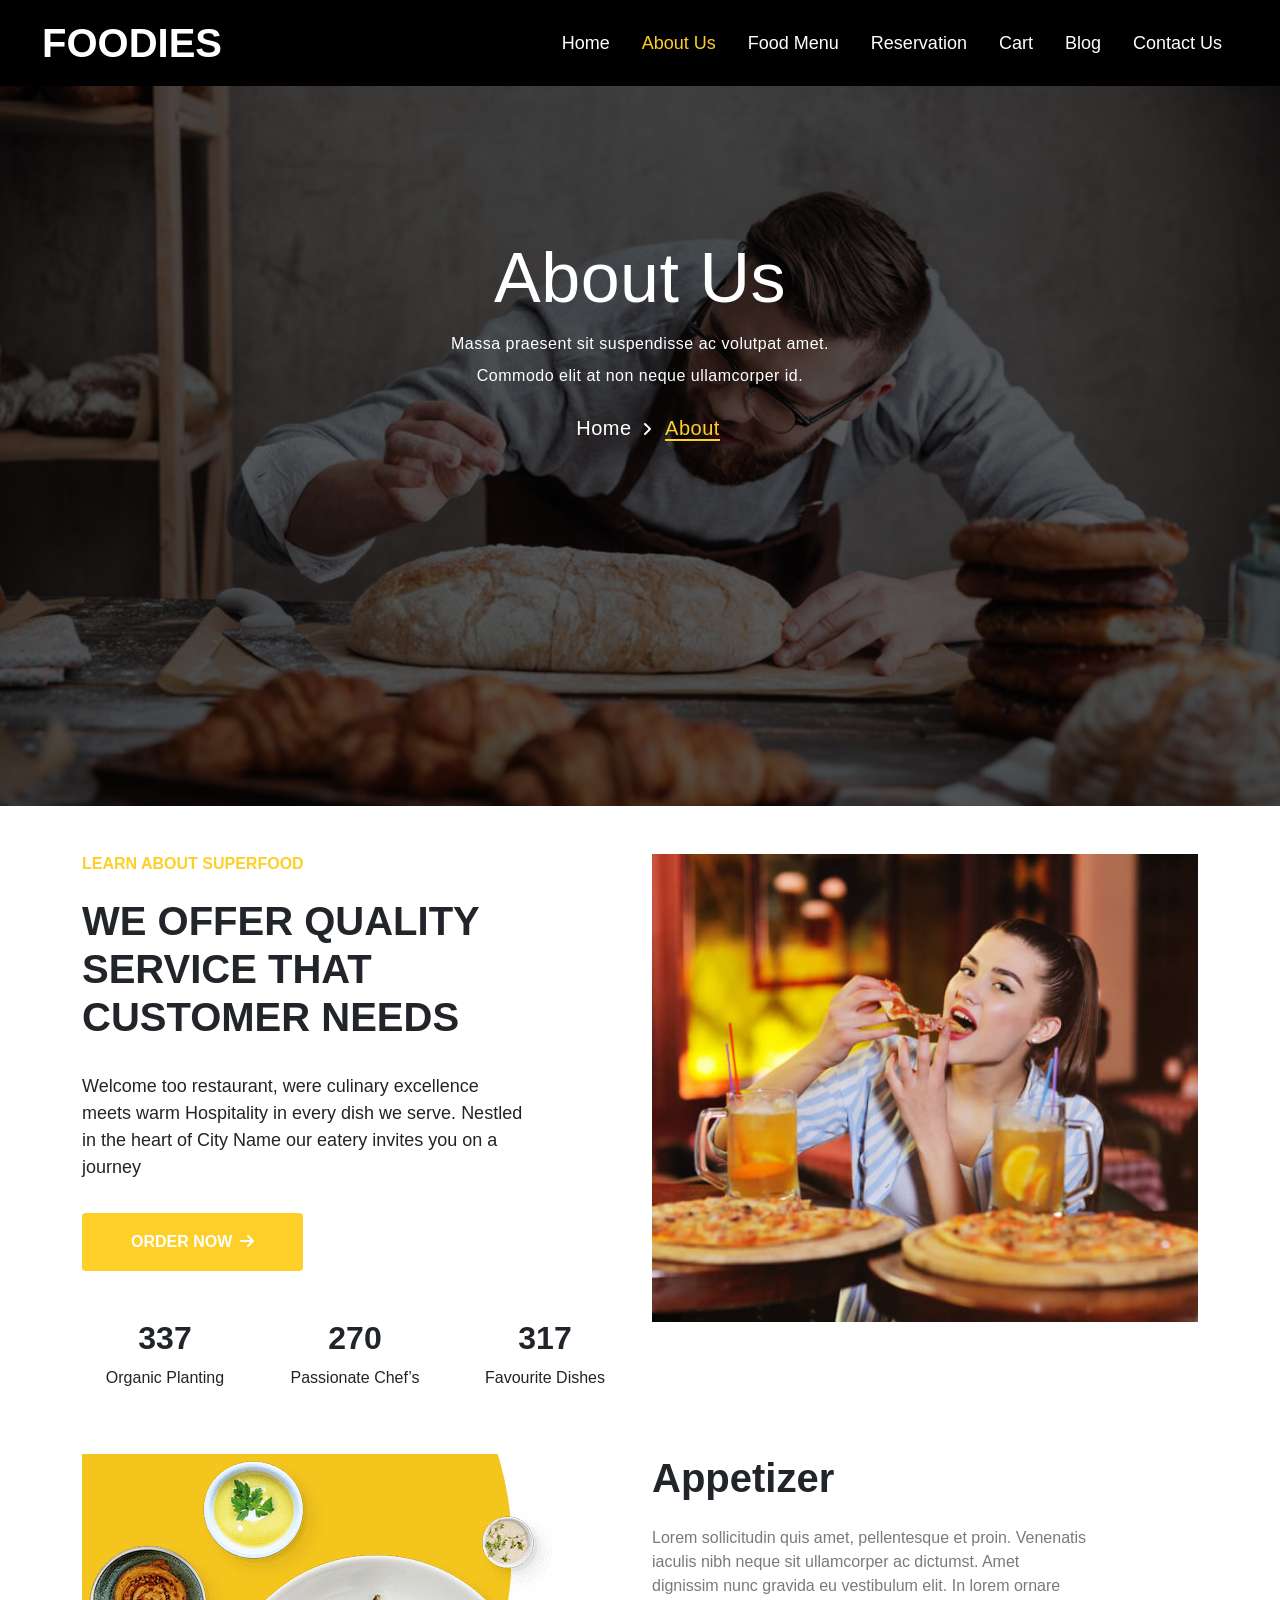
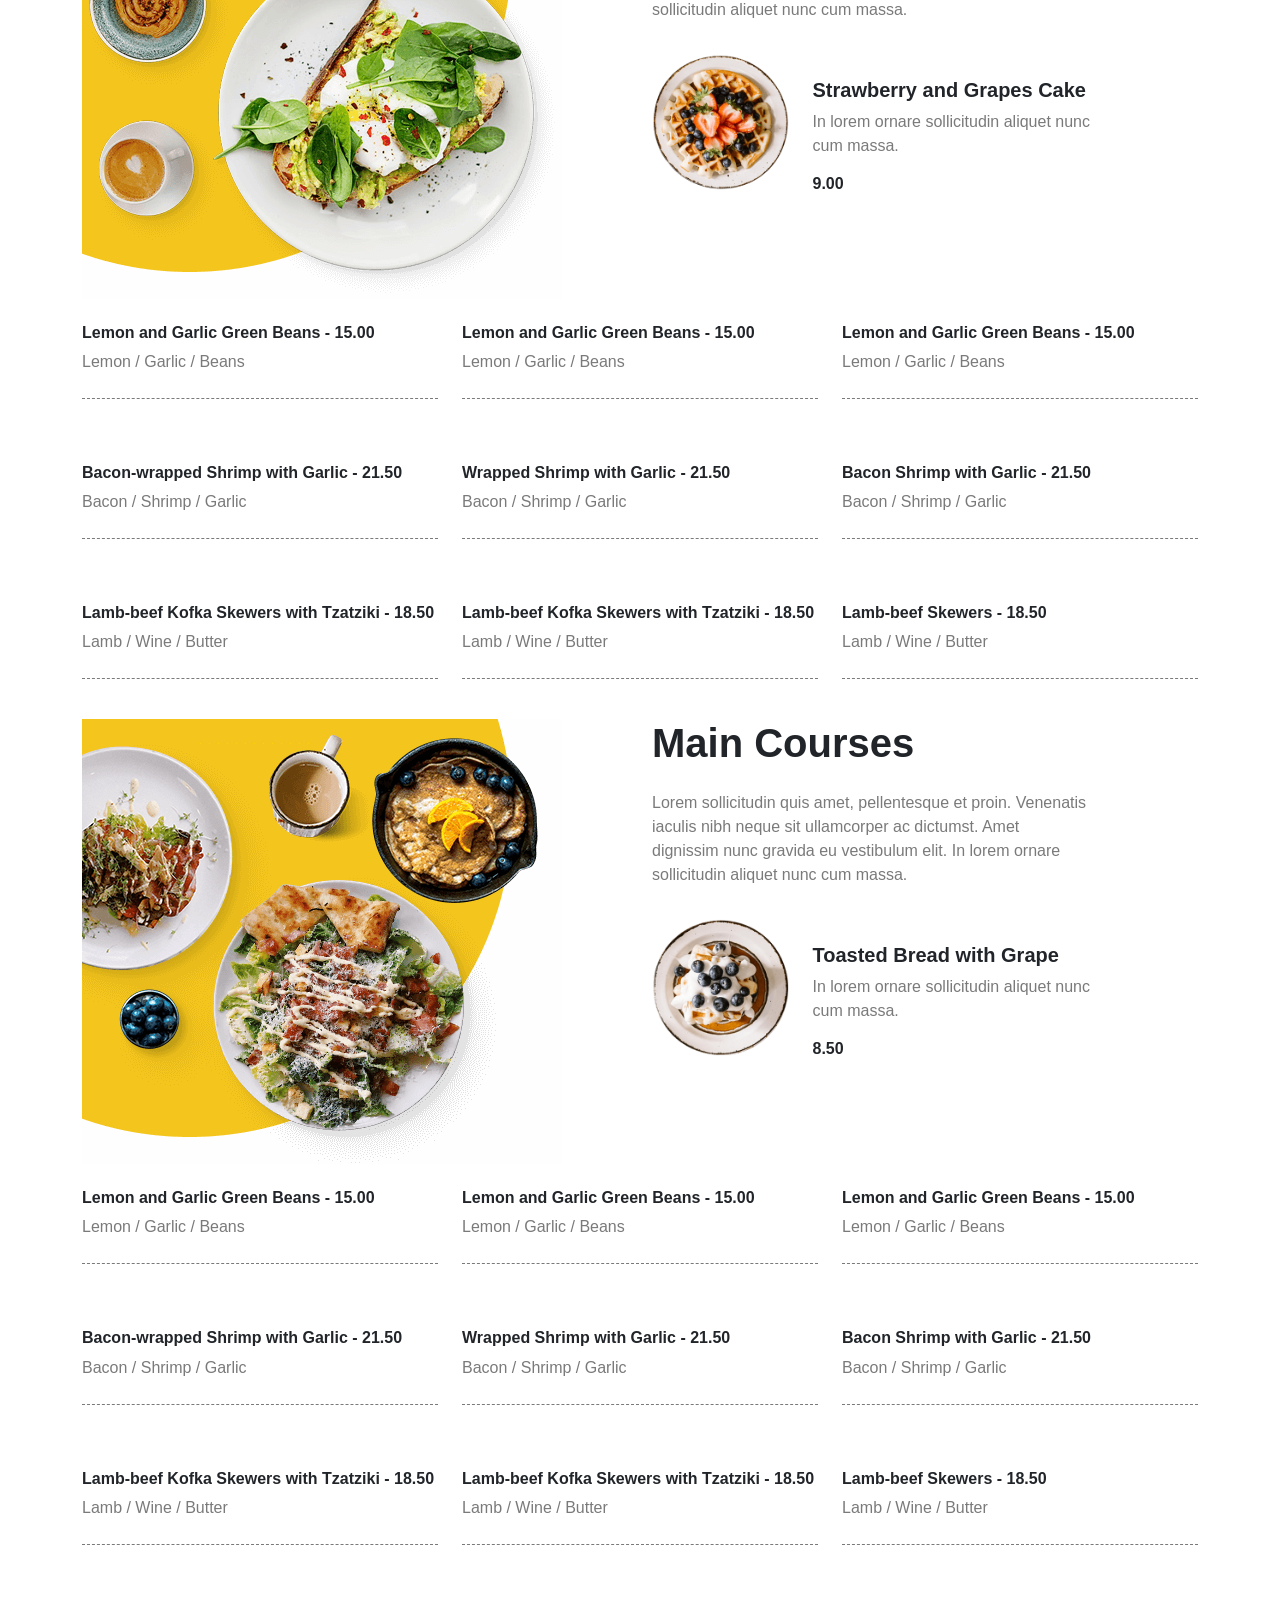
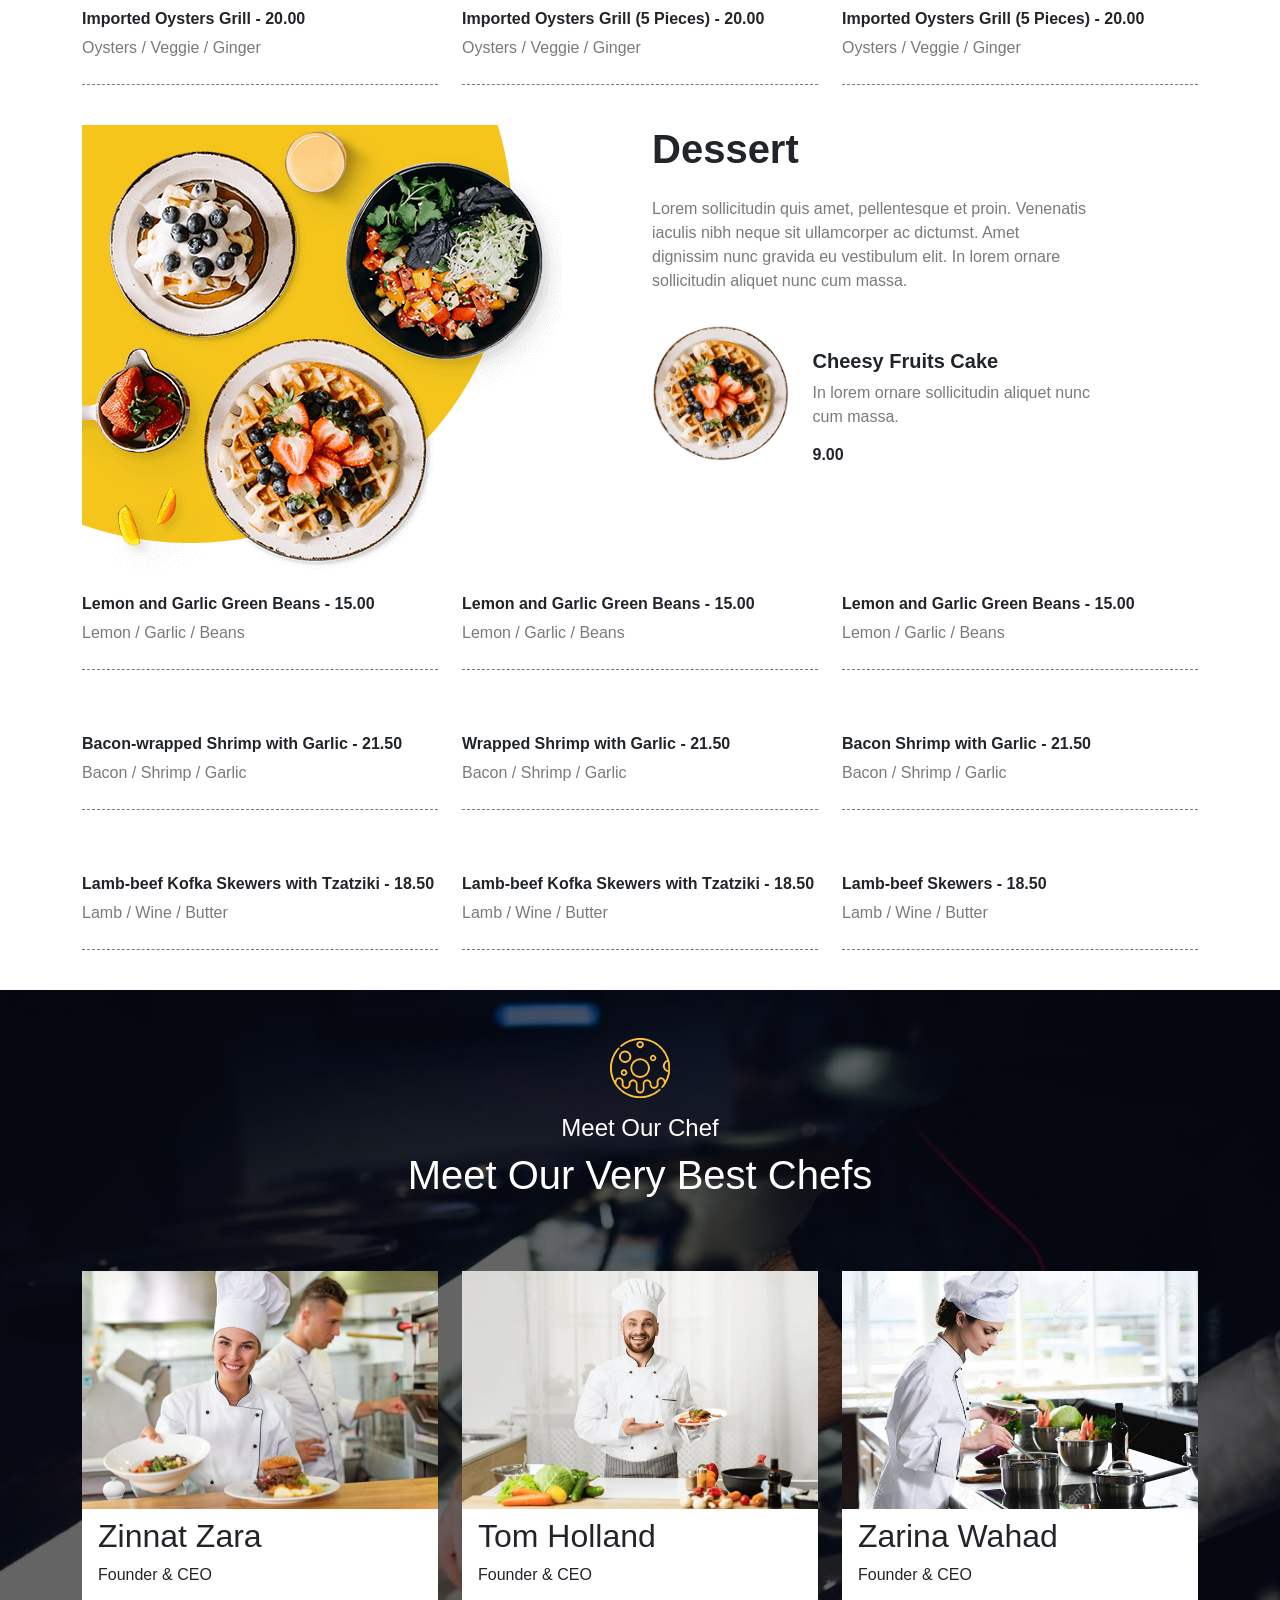
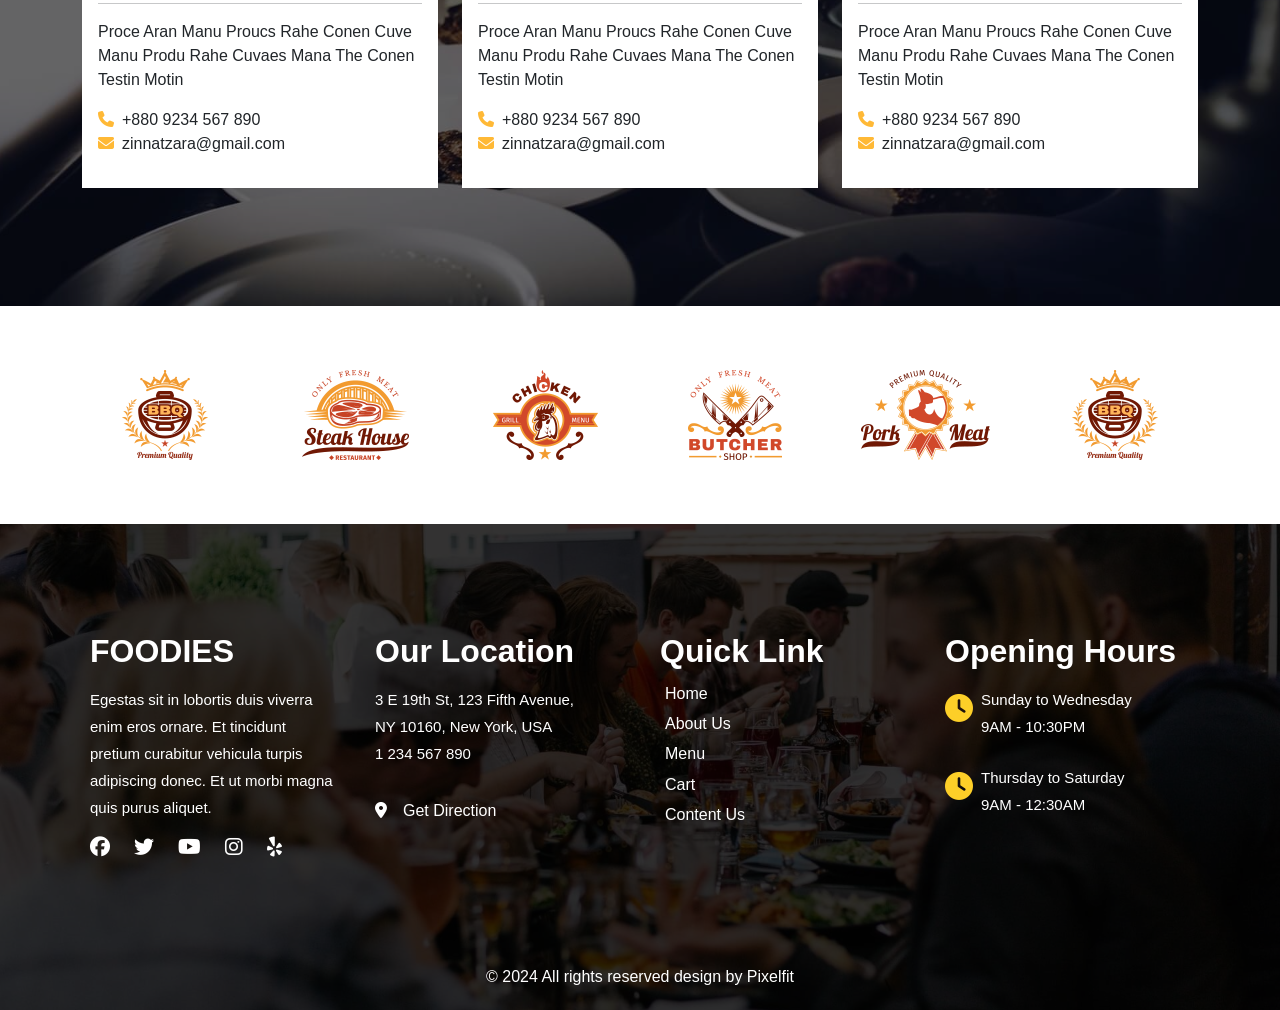
==== About-Us.html @ 7171b112 "Add files via upload" ====
<!DOCTYPE html>
<html lang="en">

<head>
    <meta charset="UTF-8">
    <meta name="viewport" content="width=device-width, initial-scale=1.0">
    <title>SUPERFOOD</title>
    <link rel="stylesheet" href="Assets/CSS/index.css">
    <link rel="stylesheet" href="Assets/CSS/responsive.css">
    <link rel="stylesheet" href="Assets/CSS/bootstrap.min.css">
    <link rel="stylesheet" href="Assets/CSS/all.css">
    <link rel="stylesheet" href="Assets/CSS/fontawesome.css">
    <link href="https://unpkg.com/aos@2.3.1/dist/aos.css" rel="stylesheet">
    <link rel="shortcut icon" href="Assets/Images/superfood.webp" type="image/x-icon">
</head>

<body>

    <!-- Nav-Section -->
        <nav class="navbar navbar-expand-lg navbar-light">
            <div class="container-fluid">
                <a class="navbar-brand fw-bold fs-1" href="#">FOODIES</a>
                <button class="navbar-toggler" type="button" data-bs-toggle="collapse"
                    data-bs-target="#navbarSupportedContent" aria-controls="navbarSupportedContent"
                    aria-expanded="false" aria-label="Toggle navigation">
                    <span class="navbar-toggler-icon"></span>
                </button>
                <div class="collapse navbar-collapse" id="navbarSupportedContent">
                    <ul class="navbar-nav ms-auto mb-2 mb-lg-0">
                        <li class="nav-item">
                            <a class="nav-link text-white" aria-current="page"
                                href="index.html">Home</a>
                        </li>
                        <li class="nav-item">
                            <a class="nav-link active"  style="color: #fdcf28;" href="About-Us.html">About Us</a>
                        </li>
                        <li class="nav-item">
                            <a class="nav-link text-white" href="Food-Menu.html">Food Menu</a>
                        </li>
                        <li class="nav-item">
                            <a class="nav-link text-white" href="Reservation.html">Reservation</a>
                        </li>
                        <li class="nav-item">
                            <a class="nav-link text-white" href="Cart.html">Cart</a>
                        </li>
                        <li class="nav-item">
                            <a class="nav-link text-white" href="Blog.html">Blog</a>
                        </li>
                        <li class="nav-item">
                            <a class="nav-link text-white" href="Contact.html">Contact Us</a>
                        </li>
                    </ul>
                </div>
            </div>
        </nav>
    <div class="hero-section About-container">
        <div class="About-head text-white text-center">
            <h1>About Us</h1>
            <p>Massa praesent sit suspendisse ac volutpat amet. <br> Commodo elit at non neque ullamcorper id.</p>
            <a href="index.html" class="nav-link d-inline fs-5 pe-1">Home </a>
            <i class="fa-solid fa-angle-right"></i>
            <span class="ms-2 fs-5">About</span>
        </div>
    </div>
    <!-- End Nav-Section -->



    <!-- Start About-Us Section -->
    <section class="About-us mt-5 my-5">
        <div class="container">
            <div class="row">
                <div class="col-lg-6">
                    <div class="About-text pe-5">
                        <h5 class="fw-bold">LEARN ABOUT SUPERFOOD</h5>
                        <h1 class="py-3 fw-bold"> WE OFFER QUALITY SERVICE
                            THAT CUSTOMER NEEDS
                        </h1>
                        <p class="pt-2 pe-5">Welcome too restaurant, were culinary
                            excellence meets warm Hospitality in every
                            dish we serve. Nestled in the heart of City
                            Name our eatery invites you on a journey
                        </p>
                        <a href="#"><button class="btn fw-bold px-lg-5 py-lg-3 px-md-4 py-md-2 mt-3">ORDER NOW<i
                                    class="fa-solid fa-arrow-right ps-2"></i>
                            </button></a>
                    </div>
                    <div class="row mt-5">
                        <div class="col-lg-4 col-md-4 col-sm-4 col-6">
                            <h2 class="fw-bold text-center" id="count">340</h2>
                            <p class="text-center">Organic Planting</p>
                        </div>
                        <div class="col-lg-4 col-md-4 col-sm-4 col-6">
                            <h2 class="fw-bold text-center" id="counter">356</h2>
                            <p class="text-center">Passionate Chef’s</p>
                        </div>
                        <div class="col-lg-4 col-md-4 col-sm-4 col-6">
                            <h2 class="fw-bold text-center" id="counting">353</h2>
                            <p class="text-center">Favourite Dishes</p>
                        </div>
                    </div>
                </div>
                <div class="col-lg-6">
                    <img src="Assets/Images/About Us.jpg" alt="" class="w-100">
                </div>
            </div>
        </div>
    </section>
    <!-- End About-Us Section -->



    <!-- Start Dishes Section -->
    <section class="Dishes mt-5">
        <div class="container">
            <div class="row">
                <div class="col-lg-6">
                    <div class="dish1">
                        <img src="Assets/Images/menu-header.png" alt="">
                    </div>
                </div>
                <div class="col-lg-6">
                    <div class="dishes1">
                        <h1 class="fw-bold">Appetizer</h1>
                        <p class="pt-3">Lorem sollicitudin quis amet, pellentesque et proin. Venenatis iaculis nibh
                            neque sit ullamcorper
                            ac dictumst. Amet dignissim nunc gravida eu vestibulum elit. In lorem ornare sollicitudin
                            aliquet nunc cum massa.</p>
                        <div class="dish1 d-flex pt-3">
                            <img src="Assets/Images/fruits-cake.png" class="w-25 h-25" alt="">
                            <div class="dish-text ps-4 pt-4">
                                <h5 class="fw-bold">Strawberry and Grapes Cake</h5>
                                <p>In lorem ornare sollicitudin aliquet nunc cum massa.</p>
                                <h6 class="fw-bold">9.00</h6>
                            </div>
                        </div>
                    </div>
                </div>
            </div>
            <div class="row py-4">
                <div class="col-lg-4 col-md-12 col-sm-12">
                    <div class="dishes2">
                        <h6 class="fw-bold">Lemon and Garlic Green Beans - 15.00</h6>
                        <p class="pb-4 w-100">Lemon / Garlic / Beans</p>
                    </div>
                </div>
                <div class="col-lg-4 col-md-12 col-sm-12">
                    <div class="dishes2">
                        <h6 class="fw-bold">Lemon and Garlic Green Beans - 15.00</h6>
                        <p class="pb-4 w-100">Lemon / Garlic / Beans</p>
                    </div>
                </div>
                <div class="col-lg-4 col-md-12 col-sm-12">
                    <div class="dishes2">
                        <h6 class="fw-bold">Lemon and Garlic Green Beans - 15.00</h6>
                        <p class="pb-4 w-100">Lemon / Garlic / Beans</p>
                    </div>
                </div>
            </div>
            <div class="row py-4">
                <div class="col-lg-4 col-md-12 col-sm-12">
                    <div class="dishes2">
                        <h6 class="fw-bold">Bacon-wrapped Shrimp with Garlic - 21.50</h6>
                        <p class="pb-4 w-100">Bacon / Shrimp / Garlic</p>
                    </div>
                </div>
                <div class="col-lg-4 col-md-12 col-sm-12">
                    <div class="dishes2">
                        <h6 class="fw-bold">Wrapped Shrimp with Garlic - 21.50</h6>
                        <p class="pb-4 w-100">Bacon / Shrimp / Garlic</p>
                    </div>
                </div>
                <div class="col-lg-4 col-md-12 col-sm-12">
                    <div class="dishes2">
                        <h6 class="fw-bold">Bacon Shrimp with Garlic - 21.50</h6>
                        <p class="pb-4 w-100">Bacon / Shrimp / Garlic</p>
                    </div>
                </div>
            </div>
            <div class="row py-4">
                <div class="col-lg-4 col-md-12 col-sm-12">
                    <div class="dishes2">
                        <h6 class="fw-bold">Lamb-beef Kofka Skewers with Tzatziki - 18.50</h6>
                        <p class="pb-4 w-100">Lamb / Wine / Butter</p>
                    </div>
                </div>
                <div class="col-lg-4 col-md-12 col-sm-12">
                    <div class="dishes2">
                        <h6 class="fw-bold">Lamb-beef Kofka Skewers with Tzatziki - 18.50</h6>
                        <p class="pb-4 w-100">Lamb / Wine / Butter</p>
                    </div>
                </div>
                <div class="col-lg-4 col-md-12 col-sm-12">
                    <div class="dishes2">
                        <h6 class="fw-bold">Lamb-beef Skewers - 18.50</h6>
                        <p class="pb-4 w-100">Lamb / Wine / Butter</p>
                    </div>
                </div>
            </div>
            <div class="row">
                <div class="col-lg-6">
                    <div class="dish1">
                        <img src="Assets/Images/main-courses-menu-header-img.png" alt="">
                    </div>
                </div>
                <div class="col-lg-6">
                    <div class="dishes1">
                        <h1 class="fw-bold">Main Courses</h1>
                        <p class="pt-3">Lorem sollicitudin quis amet, pellentesque et proin. Venenatis iaculis nibh
                            neque sit ullamcorper
                            ac dictumst. Amet dignissim nunc gravida eu vestibulum elit. In lorem ornare sollicitudin
                            aliquet nunc cum massa.</p>
                        <div class="dish1 d-flex pt-3">
                            <img src="Assets/Images/bread-with-grape.png" class="w-25 h-25" alt="">
                            <div class="dish-text ps-4 pt-4">
                                <h5 class="fw-bold">Toasted Bread with Grape</h5>
                                <p>In lorem ornare sollicitudin aliquet nunc cum massa.</p>
                                <h6 class="fw-bold">8.50</h6>
                            </div>
                        </div>
                    </div>
                </div>
            </div>
            <div class="row py-4">
                <div class="col-lg-4 col-md-12 col-sm-12">
                    <div class="dishes2">
                        <h6 class="fw-bold">Lemon and Garlic Green Beans - 15.00</h6>
                        <p class="pb-4 w-100">Lemon / Garlic / Beans</p>
                    </div>
                </div>
                <div class="col-lg-4 col-md-12 col-sm-12">
                    <div class="dishes2">
                        <h6 class="fw-bold">Lemon and Garlic Green Beans - 15.00</h6>
                        <p class="pb-4 w-100">Lemon / Garlic / Beans</p>
                    </div>
                </div>
                <div class="col-lg-4 col-md-12 col-sm-12">
                    <div class="dishes2">
                        <h6 class="fw-bold">Lemon and Garlic Green Beans - 15.00</h6>
                        <p class="pb-4 w-100">Lemon / Garlic / Beans</p>
                    </div>
                </div>
            </div>
            <div class="row py-4">
                <div class="col-lg-4 col-md-12 col-sm-12">
                    <div class="dishes2">
                        <h6 class="fw-bold">Bacon-wrapped Shrimp with Garlic - 21.50</h6>
                        <p class="pb-4 w-100">Bacon / Shrimp / Garlic</p>
                    </div>
                </div>
                <div class="col-lg-4 col-md-12 col-sm-12">
                    <div class="dishes2">
                        <h6 class="fw-bold">Wrapped Shrimp with Garlic - 21.50</h6>
                        <p class="pb-4 w-100">Bacon / Shrimp / Garlic</p>
                    </div>
                </div>
                <div class="col-lg-4 col-md-12 col-sm-12">
                    <div class="dishes2">
                        <h6 class="fw-bold">Bacon Shrimp with Garlic - 21.50</h6>
                        <p class="pb-4 w-100">Bacon / Shrimp / Garlic</p>
                    </div>
                </div>
            </div>
            <div class="row py-4">
                <div class="col-lg-4 col-md-12 col-sm-12">
                    <div class="dishes2">
                        <h6 class="fw-bold">Lamb-beef Kofka Skewers with Tzatziki - 18.50</h6>
                        <p class="pb-4 w-100">Lamb / Wine / Butter</p>
                    </div>
                </div>
                <div class="col-lg-4 col-md-12 col-sm-12">
                    <div class="dishes2">
                        <h6 class="fw-bold">Lamb-beef Kofka Skewers with Tzatziki - 18.50</h6>
                        <p class="pb-4 w-100">Lamb / Wine / Butter</p>
                    </div>
                </div>
                <div class="col-lg-4 col-md-12 col-sm-12">
                    <div class="dishes2">
                        <h6 class="fw-bold">Lamb-beef Skewers - 18.50</h6>
                        <p class="pb-4 w-100">Lamb / Wine / Butter</p>
                    </div>
                </div>
            </div>
            <div class="row py-4">
                <div class="col-lg-4 col-md-12 col-sm-12">
                    <div class="dishes2">
                        <h6 class="fw-bold">Imported Oysters Grill - 20.00</h6>
                        <p class="pb-4 w-100">Oysters / Veggie / Ginger</p>
                    </div>
                </div>
                <div class="col-lg-4 col-md-12 col-sm-12">
                    <div class="dishes2">
                        <h6 class="fw-bold">Imported Oysters Grill (5 Pieces) - 20.00</h6>
                        <p class="pb-4 w-100">Oysters / Veggie / Ginger</p>
                    </div>
                </div>
                <div class="col-lg-4 col-md-12 col-sm-12">
                    <div class="dishes2">
                        <h6 class="fw-bold">Imported Oysters Grill (5 Pieces) - 20.00</h6>
                        <p class="pb-4 w-100">Oysters / Veggie / Ginger</p>
                    </div>
                </div>
            </div>
            <div class="row">
                <div class="col-lg-6">
                    <div class="dish1">
                        <img src="Assets/Images/dessert-menu-header-img.png" alt="">
                    </div>
                </div>
                <div class="col-lg-6">
                    <div class="dishes1">
                        <h1 class="fw-bold">Dessert</h1>
                        <p class="pt-3">Lorem sollicitudin quis amet, pellentesque et proin. Venenatis iaculis nibh
                            neque sit ullamcorper
                            ac dictumst. Amet dignissim nunc gravida eu vestibulum elit. In lorem ornare sollicitudin
                            aliquet nunc cum massa.</p>
                        <div class="dish1 d-flex pt-3">
                            <img src="Assets/Images/fruits-cake.png" class="w-25 h-25" alt="">
                            <div class="dish-text ps-4 pt-4">
                                <h5 class="fw-bold">Cheesy Fruits Cake</h5>
                                <p>In lorem ornare sollicitudin aliquet nunc cum massa.</p>
                                <h6 class="fw-bold">9.00</h6>
                            </div>
                        </div>
                    </div>
                </div>
            </div>
            <div class="row py-4">
                <div class="col-lg-4 col-md-12 col-sm-12">
                    <div class="dishes2">
                        <h6 class="fw-bold">Lemon and Garlic Green Beans - 15.00</h6>
                        <p class="pb-4 w-100">Lemon / Garlic / Beans</p>
                    </div>
                </div>
                <div class="col-lg-4 col-md-12 col-sm-12">
                    <div class="dishes2">
                        <h6 class="fw-bold">Lemon and Garlic Green Beans - 15.00</h6>
                        <p class="pb-4 w-100">Lemon / Garlic / Beans</p>
                    </div>
                </div>
                <div class="col-lg-4 col-md-12 col-sm-12">
                    <div class="dishes2">
                        <h6 class="fw-bold">Lemon and Garlic Green Beans - 15.00</h6>
                        <p class="pb-4 w-100">Lemon / Garlic / Beans</p>
                    </div>
                </div>
            </div>
            <div class="row py-4">
                <div class="col-lg-4 col-md-12 col-sm-12">
                    <div class="dishes2">
                        <h6 class="fw-bold">Bacon-wrapped Shrimp with Garlic - 21.50</h6>
                        <p class="pb-4 w-100">Bacon / Shrimp / Garlic</p>
                    </div>
                </div>
                <div class="col-lg-4 col-md-12 col-sm-12">
                    <div class="dishes2">
                        <h6 class="fw-bold">Wrapped Shrimp with Garlic - 21.50</h6>
                        <p class="pb-4 w-100">Bacon / Shrimp / Garlic</p>
                    </div>
                </div>
                <div class="col-lg-4 col-md-12 col-sm-12">
                    <div class="dishes2">
                        <h6 class="fw-bold">Bacon Shrimp with Garlic - 21.50</h6>
                        <p class="pb-4 w-100">Bacon / Shrimp / Garlic</p>
                    </div>
                </div>
            </div>
            <div class="row py-4">
                <div class="col-lg-4 col-md-12 col-sm-12">
                    <div class="dishes2">
                        <h6 class="fw-bold">Lamb-beef Kofka Skewers with Tzatziki - 18.50</h6>
                        <p class="pb-4 w-100">Lamb / Wine / Butter</p>
                    </div>
                </div>
                <div class="col-lg-4 col-md-12 col-sm-12">
                    <div class="dishes2">
                        <h6 class="fw-bold">Lamb-beef Kofka Skewers with Tzatziki - 18.50</h6>
                        <p class="pb-4 w-100">Lamb / Wine / Butter</p>
                    </div>
                </div>
                <div class="col-lg-4 col-md-12 col-sm-12">
                    <div class="dishes2">
                        <h6 class="fw-bold">Lamb-beef Skewers - 18.50</h6>
                        <p class="pb-4 w-100">Lamb / Wine / Butter</p>
                    </div>
                </div>
            </div>
        </div>
    </section>
    <!-- End Dishes Section -->


    <!-- Start Chef-Section -->
    <section class="chef-container">
        <div class="container">
            <div class="row">
                <div class="col-lg-12">
                    <div class="chef-heading text-center text-white pt-5" data-aos="fade-down" data-aos-duration="2000">
                        <img src="Assets/Images/sc-img.png" alt="">
                        <h4 class="pt-3">Meet Our Chef</h4>
                        <h1>Meet Our Very Best Chefs</h1>
                    </div>
                </div>
            </div>
            <div class="row py-5 justify-content-center">
                <div class="col-lg-4 col-md-6 col-sm-6">
                    <div class="chef1 mt-3 pb-3" data-aos="fade-down" data-aos-duration="2000">
                        <img src="Assets/Images/chef-1.jpg" alt="">
                        <h2 class="ps-3 pt-2">Zinnat Zara</h2>
                        <p class="px-3">Founder & CEO</p>
                        <hr class="mx-3">
                        <p class="px-3">Proce Aran Manu Proucs Rahe Conen Cuve Manu Produ Rahe Cuvaes Mana The Conen
                            Testin Motin</p>
                        <div class="d-flex ms-3">
                            <div class="chef-no">
                                <i class="fa-solid fa-phone"></i><span class="ps-2">+880 9234 567 890</span>
                            </div>
                        </div>
                        <div class="d-flex mb-3 ms-3">
                            <div class="chef-no">
                                <i class="fa-solid fa-envelope"></i><span class="ps-2">zinnatzara@gmail.com</span>
                            </div>
                        </div>
                    </div>
                </div>
                <div class="col-lg-4 col-md-6 col-sm-6">
                    <div class="chef1 mt-3 pb-3">
                        <img src="Assets/Images/chef.webp" class="w-100" alt="">
                        <h2 class="pt-2 ps-3"> Tom Holland</h2>
                        <p class="px-3">Founder & CEO</p>
                        <hr class="mx-3">
                        <p class="px-3">Proce Aran Manu Proucs Rahe Conen Cuve Manu Produ Rahe Cuvaes Mana The Conen
                            Testin Motin</p>
                        <div class="d-flex ms-3">
                            <div class="chef-no">
                                <i class="fa-solid fa-phone"></i><span class="ps-2">+880 9234 567 890</span>
                            </div>
                        </div>
                        <div class="d-flex mb-3 ms-3">
                            <div class="chef-no">
                                <i class="fa-solid fa-envelope"></i><span class="ps-2">zinnatzara@gmail.com</span>
                            </div>
                        </div>
                    </div>
                </div>
                <div class="col-lg-4 col-md-6 col-sm-6">
                    <div class="chef1 mt-3 pb-3" data-aos="fade-up" data-aos-duration="2000">
                        <img src="Assets/Images/chef-3.jpg" class="w-100" alt="">
                        <h2 class="pt-2 ps-3">Zarina Wahad</h2>
                        <p class="px-3">Founder & CEO</p>
                        <hr class="mx-3">
                        <p class="px-3">Proce Aran Manu Proucs Rahe Conen Cuve Manu Produ Rahe Cuvaes Mana The Conen
                            Testin Motin</p>
                        <div class="d-flex ms-3">
                            <div class="chef-no">
                                <i class="fa-solid fa-phone"></i><span class="ps-2">+880 9234 567 890</span>
                            </div>
                        </div>
                        <div class="d-flex mb-3 ms-3">
                            <div class="chef-no">
                                <i class="fa-solid fa-envelope"></i><span class="ps-2">zinnatzara@gmail.com</span>
                            </div>
                        </div>
                    </div>
                </div>
            </div>
        </div>
    </section>
    <!-- End Chef-Section -->



    <!-- Start logo-Section -->
    <section class="logo">
        <div class="container">
            <div class="row my-5 text-center">
                <div class="col-lg-2 col-md-4 col-sm-4 col-6">
                    <div class="logo-box my-3" data-aos="fade-right" data-aos-duration="2000">
                        <a href="#"><img src="Assets/Images/logo1.png" alt=""></a>
                    </div>
                </div>
                <div class="col-lg-2 col-md-4 col-sm-4 col-6">
                    <div class="logo-box my-3" data-aos="fade-right" data-aos-duration="2000">
                        <a href="#"><img src="Assets/Images/logo2.png" alt=""></a>
                    </div>
                </div>
                <div class="col-lg-2 col-md-4 col-sm-4 col-6">
                    <div class="logo-box my-3" data-aos="fade-right" data-aos-duration="2000">
                        <a href="#"><img src="Assets/Images/logo3.png" alt=""></a>
                    </div>
                </div>
                <div class="col-lg-2 col-md-4 col-sm-4 col-6">
                    <div class="logo-box my-3" data-aos="fade-right" data-aos-duration="2000">
                        <a href="#"><img src="Assets/Images/logo4.png" alt=""></a>
                    </div>
                </div>
                <div class="col-lg-2 col-md-4 col-sm-4 col-6">
                    <div class="logo-box my-3" data-aos="fade-right" data-aos-duration="2000">
                        <a href="#"><img src="Assets/Images/logo5.png" alt=""></a>
                    </div>
                </div>
                <div class="col-lg-2 col-md-4 col-sm-4 col-6">
                    <div class="logo-box my-3" data-aos="fade-right" data-aos-duration="2000">
                        <a href="#"><img src="Assets/Images/logo6.png" alt=""></a>
                    </div>
                </div>
            </div>
        </div>
    </section>
    <!-- Start logo-Section -->



    <!-- Start Footer-Section -->
    <footer>
        <div class="container">
            <div class="row mb-5">
                <div class="col-lg-3 col-md-6 col-sm-12 mb-5">
                    <div data-aos="fade-down" data-aos-duration="2000" class="footers m-2">
                        <div class="footer1">
                            <h2 class="text-white fw-bold">FOODIES</h2>
                        </div>
                        <p class="mt-3 text-white">Egestas sit in lobortis duis viverra enim eros ornare. Et tincidunt
                            pretium curabitur
                            vehicula turpis adipiscing donec. Et ut morbi magna quis purus aliquet.</p>
                        <div class="links d-flex">
                            <a href="#"><i class="me-4 fs-5 fa-brands fa-facebook"></i></a>
                            <a href="#"><i class="me-4 fs-5 fa-brands fa-twitter"></i></a>
                            <a href="#"><i class="me-4 fs-5 fa-brands fa-youtube"></i></a>
                            <a href="#"><i class="me-4 fs-5 fa-brands fa-instagram"></i></a>
                            <a href="#"><i class="me-4 fs-5 fa-brands fa-yelp"></i></a>
                        </div>
                    </div>
                </div>
                <div class="col-lg-3 col-md-6 col-sm-12 mb-5">
                    <div data-aos="fade-down" data-aos-duration="2000" class="footers text-white m-2">
                        <h2 class="fw-bold">Our Location</h2>
                        <p class="mt-3 mb-4">3 E 19th St, 123 Fifth Avenue,<br>
                            NY 10160, New York, USA <br>
                            1 234 567 890</p>
                        <a href="Contact.html" class="nav-link d-inline-block"><i
                                class="fa-solid fa-location-dot"></i><span class="ps-3">Get
                                Direction</span></a>
                    </div>
                </div>
                <div class="col-lg-3 col-md-6 col-sm-12 mb-5">
                    <div data-aos="fade-down" data-aos-duration="2000" class="footers m-2 text-white">
                        <h2 class="fw-bold">Quick Link</h2>
                        <ul class="navbar-nav">
                            <li><a href="index.html" class="nav-link d-inline-block">Home</a></li>
                            <li><a href="About-Us.html" class="nav-link d-inline-block">About Us</a></li>
                            <li><a href="Food-Menu.html" class="nav-link d-inline-block">Menu</a></li>
                            <li><a href="Cart.html" class="nav-link d-inline-block">Cart</a></li>
                            <li><a href="Contact.html" class="nav-link d-inline-block">Content Us</a></li>
                        </ul>
                    </div>
                </div>
                <div class="col-lg-3 col-md-6 col-sm-12 mb-5">
                    <div data-aos="fade-down" data-aos-duration="2000" class="footers m-2 text-white">
                        <h2 class="fw-bold">Opening Hours</h2>
                        <div class="d-flex time">
                            <i class="fa-solid fa-clock fs-3 pt-3"></i>
                            <div>
                                <p class="pt-2 ps-2">Sunday to Wednesday <br>9AM - 10:30PM</p>
                            </div>
                        </div>
                        <div class="d-flex time">
                            <i class="fa-solid fa-clock fs-3 pt-3"></i>
                            <div>
                                <p class="pt-2 ps-2">Thursday to Saturday <br>9AM - 12:30AM</p>
                            </div>
                        </div>
                    </div>
                </div>
            </div>
        </div>
        <p class="text-white text-center">© 2024 All rights reserved design by Pixelfit</p>
    </footer>
    <!-- Start Footer-Section -->

    <button onclick="topFunction()" id="myBtn" title="Go to top"><i class="fa-solid fa-angle-up"></i></button>


    <script src="Assets/Js/jquery.js"></script>
    <script src="Assets/Js/bootstrap.bundles.min.js"></script>
    <script src="Assets/Js/bootstrap.popper.min.js"></script>
    <script src="Assets/Js/bootstrap.js"></script>
    <script src="https://unpkg.com/aos@2.3.1/dist/aos.js"></script>
    <script src="Assets/Js/countMe.min.js"></script>
    <script src="Assets/Js/index.js"></script>
</body>

</html>
---- Assets/CSS/index.css ----
* {
  margin: 0;
  padding: 0;
  box-sizing: border-box;
  font-family: "Roboto", sans-serif;
}
:root{
  --primary-color: #fdcf28;
  --white-color: #fff;
  --black-color: #000000;
  --secondary-color: #ffb936;
  --light-color: #f8f9fa;
}
.hero-section {
  background: url(../Images/homepage-hero-bg-img.jpg)  rgba(0, 0, 0, 0.5);
  background-blend-mode: overlay;
  background-size: cover;
  min-height: 100vh;
  padding-bottom: 100px;
  /* margin-top: 10px; */
}
/* Nav-Section */
  .navbar {
    padding: 0 30px;
    position: sticky !important;
    top: 0;
    z-index: 2;
    background: var(--black-color);
  }
.navbar-light .navbar-brand {
  color: var(--white-color) !important;
}
.navbar-expand-lg .navbar-nav .nav-link {
  padding: 1rem !important;
  font-size: 18px;
}
.dropdown-menu {
  border-radius: 0 !important;
}
.navbar .dropdown:hover .dropdown-menu {
  display: block;
  border-top: 2px solid var(--primary-color);
}

.navbar-light .navbar-nav .nav-link:hover {
  color: var(--primary-color) !important;
}
.navbar-toggler {
  background-color: var(--white-color) !important;
}.About-head{
  padding-top: 150px;
  line-height: 2;
  letter-spacing: 0.5px;
}
.About-head h1{
  font-size: 70px;
}
.About-head a{
  color: #fff;
}
.About-head a i{
  font-size: 14px;
}
.About-head a:hover{
  color: #fdcf28;
}
.About-head span{
  color: #fdcf28;
  border-bottom: 2px solid;
}

.heading {
  padding-top: 150px;
}
.heading h1 {
  font-size: 70px;
}
.btns button.btn-1 {
  background-color: var(--white-color);
  color: var(--black-color);
  border: 2px solid var(--white-color);
}
.btns button.btn-2 {
  background-color: transparent;
  color: var(--white-color);
  border: 2px solid var(--white-color);
}
.btns .btn-1:hover, .btns .btn-2:hover{
  background: var(--primary-color);
  color: var(--white-color);
  border: 2px solid var(--primary-color);
}
.img-1 img {
  position: absolute;
  top: 20%;
  left: 5%;
  width: 15%;
  border-radius: 50%;
  animation: animate 12s linear infinite;
}
.img-2 img {
  position: absolute;
  top: 50%;
  right: 5%;
  width: 20%;
  border-radius: 50%;
  animation: animate 12s linear infinite;
}
@keyframes animate {
  0% {
    transform: rotate(0);
  }
  100% {
    transform: rotate(360deg);
  }
}
/* End Nav-Section */





/* Start Offer-Section */
.offer-heading h5 {
  color: var(--secondary-color);
  text-transform: uppercase;
}
.offer-heading h1 {
  font-size: 50px;
}
.offer-1 img {
  width: 100%;
  height: 100%;
  /* display: block;
    margin: auto; */
}
.offer-1 {
  position: relative;
}
.discount {
  position: absolute;
  bottom: 0;
  left: 0;
  width: 100%;
  height: 0;
  background: rgba(0, 0, 0, 0.6);
  color: var(--white-color);
  display: flex;
  justify-content: center;
  align-items: center;
  flex-direction: column;
  opacity: 0;
  transition: 0.5s;
}
.offer-1:hover .discount {
  opacity: 1;
  height: 100%;
}
/* Start Offer-Section */





/* Start Food-items-Section */
.food-heading h4 {
  color: var(--secondary-color);
}
.food-items h1 {
  font-size: 60px;
}
.Food-menu .nav a.active {
  background-color: var(--black-color);
  color: var(--white-color);
}
.Food-menu .nav li {
  background-color: var(--light-color);
}
.Food-menu .nav a {
  color: var(--black-color);
  transition: background-color 0.3s, color 0.3s;
}
/* End Food-items-Section */





/* Start PopularDish-Section */
.popular-dish {
  background: url(../Images/product-bg.jpg) center rgba(0, 0, 0, 0.7);
  background-blend-mode: overlay;
  padding-bottom: 100px;
}
.dish-1 {
  background: #058655;
  position: relative;
}
.dish-1 img {
  transition: all 0.8s;
  width: 100%;
  height: 100%;
}
/* .dish-1 img.hover-img {
  position: absolute;
  top: 0;
  left: 0;
  opacity: 0;
}
.dish-1:hover img {
  opacity: 0;
}
.dish-1:hover img.hover-img {
  opacity: 1;
} */
.less-price{
  color: #fdcf28;
}
/* End PopularDish-Section */



/* Start ChooseUs-Section */
.choose-text {
  padding: 20px;
  line-height: 2;
}
.choose-text p {
  font-size: 18px;
}
.choose-text button {
  background: var(--primary-color);
  color: var(--white-color);
}
.choose-text button:hover {
  background: var(--black-color);
  color: var(--white-color);
  transition: all 0.5s;
}
.choose-box {
  box-shadow: 0 0 10px 10px rgba(242, 239, 239, 0.7);
  padding: 30px;
  transition: 0.8s;
}
.choose-box:hover {
  transform: scale(1.1);
}
.choose-text h5 {
  color: var(--secondary-color);
}
/* End ChooseUs-Section */





/* Start Chef-Section */
.chef-container {
  background: url(../Images/choose-us-bg.jpg) center center rgba(0, 0, 0, 0.6);
  background-size: cover;
  background-blend-mode: overlay;
  min-height: 100vh;
  padding-bottom: 70px;
}
.chef1 {
  background: var(--white-color);
}
.chef1 img {
  width: 100%;
  height: 100%;
}
.chef-no i{
  color: var(--secondary-color);
}
.chef-no span{
  padding-top: -50px;
}
/* End Chef-Section */





/* Start Table-Section */
.online-table-container form select {
  padding: 10px;
  width: 34%;
}
.online-table-container form input[type="date"] {
  width: 34%;
  color: rgb(104, 103, 103);
  padding: 9px 10px;
}
.form-group input{
  padding: 10px 10px;
}
.online-table-container button {
  background: var(--primary-color);
  color: var(--white-color);
}
.online-table-container button:hover {
  background: var(--black-color);
  color: var(--white-color);
}
.table-img {
  overflow: hidden;
  /* height: 75%; */
}
.table-img img {
  transition: 0.5s;
}
.table-img:hover img {
  transform: scale(1.1) rotate(5deg);
}
/* End Table-Section */





/* Start Blog-Section */
.Blog-container .new {
  box-shadow: 0 0 10px 10px rgba(242, 239, 239, 0.7);
}
.read:hover {
  color: var(--primary-color) !important;
  transition: 0.5s;
}
.new {
  position: relative;
}
.new img {
  transition: all 0.8s;
  width: 100%;
}
.new img.new-hover {
  position: absolute;
  top: 0;
  left: 0;
  opacity: 0;
}
.new:hover img {
  opacity: 0;
}
.new:hover img.new-hover {
  opacity: 1;
}
/* End Blog-Section */





/* Start CustomerView-Section */
.carousel {
  background: url(../Images/resturant.jpg) center center rgba(0, 0, 0, 0.7);
  background-size: cover;
  background-blend-mode: overlay;
  padding-bottom: 80px;
}
.client-heading p {
  margin: 10px 290px;
}
.stars i {
  color: var(--primary-color);
}
.carousel-indicators [data-bs-target] {
  width: 20px !important;
  height: 20px !important;
  border-radius: 50% !important;
}
.carousel-indicators {
  margin-bottom: 3rem !important;
}
.carousel-indicators .active {
  background-color: var(--primary-color) !important;
}
/* End CustomerView-Section */






/* Start logo-Section */
.logo-box img {
  transition: 0.5s;
}
.logo-box:hover img {
  transform: scale(1.3);
}
/* End logo-Section */






/* Start Footer-Section */
footer {
  background: url(../Images/testimonail-section-bg-1.jpg) center center rgba(0, 0, 0, 0.8);
  background-size: cover;
  background-blend-mode: overlay;
  padding: 100px 0 5px 0;
}
.footers p {
  font-size: 15px;
  line-height: 1.8;
}
.footers .links i {
  color: var(--white-color);
  transition: 0.5s;
}
.footers .links i:hover {
  color: var(--primary-color);
}
.footers .nav-link {
  color: var(--white-color);
  padding: 0.5rem 0 !important;
}
.footers .nav-link:hover {
  color: var(--primary-color);
}
.footers .navbar-nav .nav-link {
  padding: 0.2rem 5px !important;
}
.footers .time i {
  color: var(--primary-color);
}
.footers .time span {
  font-size: 17px;
}
.footers a.btable {
  border-radius: 0 !important;
  color: var(--white-color);
}
.footers a.btable:hover {
  background: var(--white-color);
  color: var(--black-color);
}
/* End Footer-Section */
#myBtn {
  display: none;
  position: fixed;
  bottom: 20px;
  right: 30px;
  z-index: 99; 
  border: none;
  outline: none;
  background: var(--primary-color);
  color: var(--white-color);
  cursor: pointer;
  padding: 13px 16px;
  border-radius: 5px;
  font-size: 14px;
}




/* Start About-Us Section */
.About-text h5{
  font-size: medium;
}
.About-text p{
  font-size: 18px;
}
.About-text button{
  background: #fdcf28;
  color: #fff;
}
.About-text button:hover{
background: #000000;
color: #fff;
}
.About-text h5{
  color: #fdcf28;
}
/* Start About-Us Section */




/* Start Dishes Section */
.Dishes .dishes1 p, .Dishes .dishes2 p{
  color: #7a7a7a;
  width: 80%;
}
.Dishes .dishes2 p{
  border-bottom: 1px dashed;
}
/* End Dishes Section */



/* Start About-container */
.About-container{
  background: url(../Images/slide-1.jpg);
  background-blend-mode: overlay;
  background-size: cover;
  min-height: 80vh;
  padding-bottom: 50px;
}
/* End About-container */



/* Start Blog-container */
.Blog-page{
  background: url(../Images/banner.jpg)  rgba(0, 0, 0, 0.8);
  min-height: 80vh;
  background-blend-mode: overlay;
  background-size: cover;
  padding-bottom: 50px;
}
/* End Blog-container */



/* Start Cart-container */
.Cart-page{
  background: url(../Images/resturant.jpg) center center rgba(0, 0, 0, 0.8);
  min-height: 80vh;
  background-blend-mode: overlay;
  background-size: cover;
  padding-bottom: 50px;
}
/* End Cart-container */



/* Start Contact-container */
.Contact-page{
  background: url(../Images/about-section-bg-img.jpg) center center rgba(0, 0, 0, 0.7);
  background-blend-mode: overlay;
  background-size: cover;
  min-height: 80vh;
}
/* End Contact-container */



/* Start Menu-container */
.Menu-page{
  background: url(../Images/slide-3.jpg) center center rgba(0, 0, 0, 0.2);
  min-height: 80vh;
  background-blend-mode: overlay;
  background-size: cover;
}
/* End Menu-container */



/* Start Table-container */
.Table-page{
  background: url(../Images/Table.webp) center center rgba(0, 0, 0, 0.7);
  min-height: 80vh;
  background-blend-mode: overlay;
  background-size: cover;
  padding-bottom: 50px;
}
/* End Table-container */


/* Start Blog-Section */
.Blog-container .new {
  box-shadow: 0 0 10px 10px rgba(242, 239, 239, 0.7);
}
.read:hover {
  color: var(--primary-color) !important;
  transition: 0.5s;
}
.new {
  position: relative;
}
.new img {
  transition: all 0.8s;
  width: 100%;
}
/* End Blog-Section */



/* Start Cart Section */
.cart-img{
  width: 110px;
  height: 110px;
}
.cart-img img{
  width: 100%;
  height: 100%;
}
.cart-info{
  background: var(--primary-color);
}
.quality button{
  border-radius: 0 !important;
}
.item-img{
  width: 100px;
  height: 100px;
}
.item-img img{
  width: 100%;
  height: 100%;
}
.product-container{
  margin-top: 100px;
}
.product-detail .col-lg-5 .navbar{
    padding-top: 0;
    padding-bottom: 0;
}
.product-detail .col-lg-5 .navbar p{
    margin-top: 16px;
}
.product-detail p{
    font-size: 14px;
    margin-top: 16px;
}
.product-detail{
    border-radius: 50px;
    background: #fdcf28;
    /* color: var(--gray-color); */
    margin-bottom: 15px;
}
.p2{
    padding-bottom: 20px;
    border-radius: 0;
    background: none;
}
.product-detail .imgs{
    width: 120px;
    height: 100px;
}
.product-detail .product{
    font-size: 14px;
    font-weight: 500;
    padding-left: 20px;
    font-family: "Rokkitt", Georgia, serif;
}
.product-img img{
    width: 100%;
}
.product-img p{
    font-size: 13px;
    padding: 40px 0;
}
.product-img p span{
    font-family: "Rokkitt", Georgia, serif;
}
.product-name input{
    width: 15%;
    border-radius: 0;
}
.bg-transparent{
  z-index: -1;
}
.cart-head{
  background: transparent;
}
.product-name .line1{
    font-size: 17px;
}
.product-name .close{
    width: 20px;
    height: 25px;
    color: var(--gray-color);
    background: #f2f2f2;
}
.product-name button{
  border: 1px solid var(--black-color);
}
.product-name .close i{
    padding: 4px;
    font-size: 14px;
    color: var(--para-color);
}
/* End Cart Section */


/* Start Contact Section */
.Contact-Us button {
  background: #fdcf28;
  color: #fff;
  }
  .Contact-Us button:hover {
    background: #000000;
    color: #fff;
  }
  /* End Contact Section */


  
  /* Start Table-Section */
  .online-table-container form select {
    padding: 10px;
    width: 34%;
  }
  .online-table-container form input[type="date"] {
    width: 34%;
    color: rgb(104, 103, 103);
    padding: 9px 10px;
  }
  .form-group input{
    padding: 10px 10px;
  }
  .online-table-container button {
    background: var(--primary-color);
    color: var(--white-color);
  }
  .online-table-container button:hover {
    background: var(--black-color);
    color: var(--white-color);
  }
  .table-img {
    overflow: hidden;
    /* height: 75%; */
  }
  .table-img img {
    transition: 0.5s;
  }
  .table-img:hover img {
    transform: scale(1.1) rotate(5deg);
  }
  /* End Table-Section */



/* Start Foods-Menu Section */
.items img{
  width: 120px;
  height: 110px;
}
/* End Foods-Menu Section */
---- Assets/CSS/responsive.css ----
@media (max-width: 992px) {
  .heading h1 {
    font-size: 55px !important;
  }
  .heading h2 {
    font-size: 35px !important;
  }
  .heading p {
    font-size: 20px !important;
  }
}
@media (max-width: 576px) {
  .heading h1 {
    font-size: 45px !important;
  }
  .heading h2 {
    font-size: 30px !important;
  }
  .heading p {
    font-size: 20px !important;
  }
}
@media (max-width: 450px) {
  .heading h1 {
    font-size: 30px !important;
  }
  .heading h2 {
    font-size: 20px !important;
  }
  .heading p {
    font-size: 15px !important;
  }
}
@media (max-width: 992px) {
    .img-1 img,
    .img-2 img {
      display: none;
    }
  }
@media (max-width: 992px) {
  .offer-heading h1 {
    font-size: 45px;
  }
}
@media (max-width: 768px) {
  .offer-heading h1 {
    font-size: 40px;
  }
}
@media (max-width: 576px) {
  .offer-heading h1 {
    font-size: 30px;
  }
}

@media (max-width: 575px) {
  .offer-1 img {
    width: 100%;
    height: 100%;
  }
  .offer-1 {
    padding: 0 60px;
  }
}
@media (max-width: 480px) {
  .offer-1 img {
    width: 100%;
    height: 100%;
  }
  .offer-1 {
    padding: 0 10px;
  }
}

@media (max-width: 992px) {
  .food-items h1 {
    font-size: 50px;
  }
}
@media (max-width: 768px) {
  .food-items h1 {
    font-size: 45px;
  }
}
@media (max-width: 576px) {
  .food-items h1 {
    font-size: 40px;
  }
}

@media (max-width: 577px) {
  .dish-1 img {
    width: 100%;
    height: 100%;
  }
  .dish-1 {
    padding: 0 80px;
  }
}
@media (max-width: 480px) {
  .dish-1 img {
    width: 100%;
    height: 100%;
  }
  .dish-1 {
    padding: 0 30px;
  }
}
@media (max-width: 575px) {
  .chef1 img {
    width: 100%;
    height: 100%;
  }
  .chef1 {
    margin: 0 60px;
  }
}
@media (max-width: 450px) {
  .chef1 img {
    width: 100%;
    height: 100%;
  }
  .chef1 {
    margin: 0 30px;
  }
}
@media (max-width: 5400px) {
  .chef1 .d-flex .no {
    padding: 8px 22px;
  }
}
@media (max-width: 992px) {
  .online-table-container .table-img {
    display: none;
  }
}
 @media (min-width:1300px) and (max-width:1600px) {
  .Blog-container{
    margin-top: -80px;
  }
 }
@media (max-width: 768px) {
  .Blog-container .new {
    margin: 0 60px;
  }
}
@media (max-width: 500px) {
  .Blog-container .new {
    margin: 0 10px;
  }
}
@media (max-width: 992px) {
  .client-heading p {
    display: none;
  }
}

@media (max-width:992px) {
  .About-head h1{
      font-size: 50px;
  }
}
@media (max-width:768px) {
  .About-head h1{
      font-size: 45px;
  }
}
@media (max-width:576px) {
  .About-head p{
      display: none;
  }
}
@media (max-width:992px) {
  .dish1{
    margin-right: 250px;
  }
  .dish1 img{
    width: 100%;
    height: 100%;
  }
}
@media (max-width:767px) {
  .dish1{
    margin-right: 100px;
  }
  .dish1 img{
    width: 100%;
    height: 100%;
  }
}
@media (max-width:390px) {
  .items-text p{
    display: none;
  }
}
@media (max-width:390px) {
  .items-text h4{
    margin: 20px 0;
  }
}
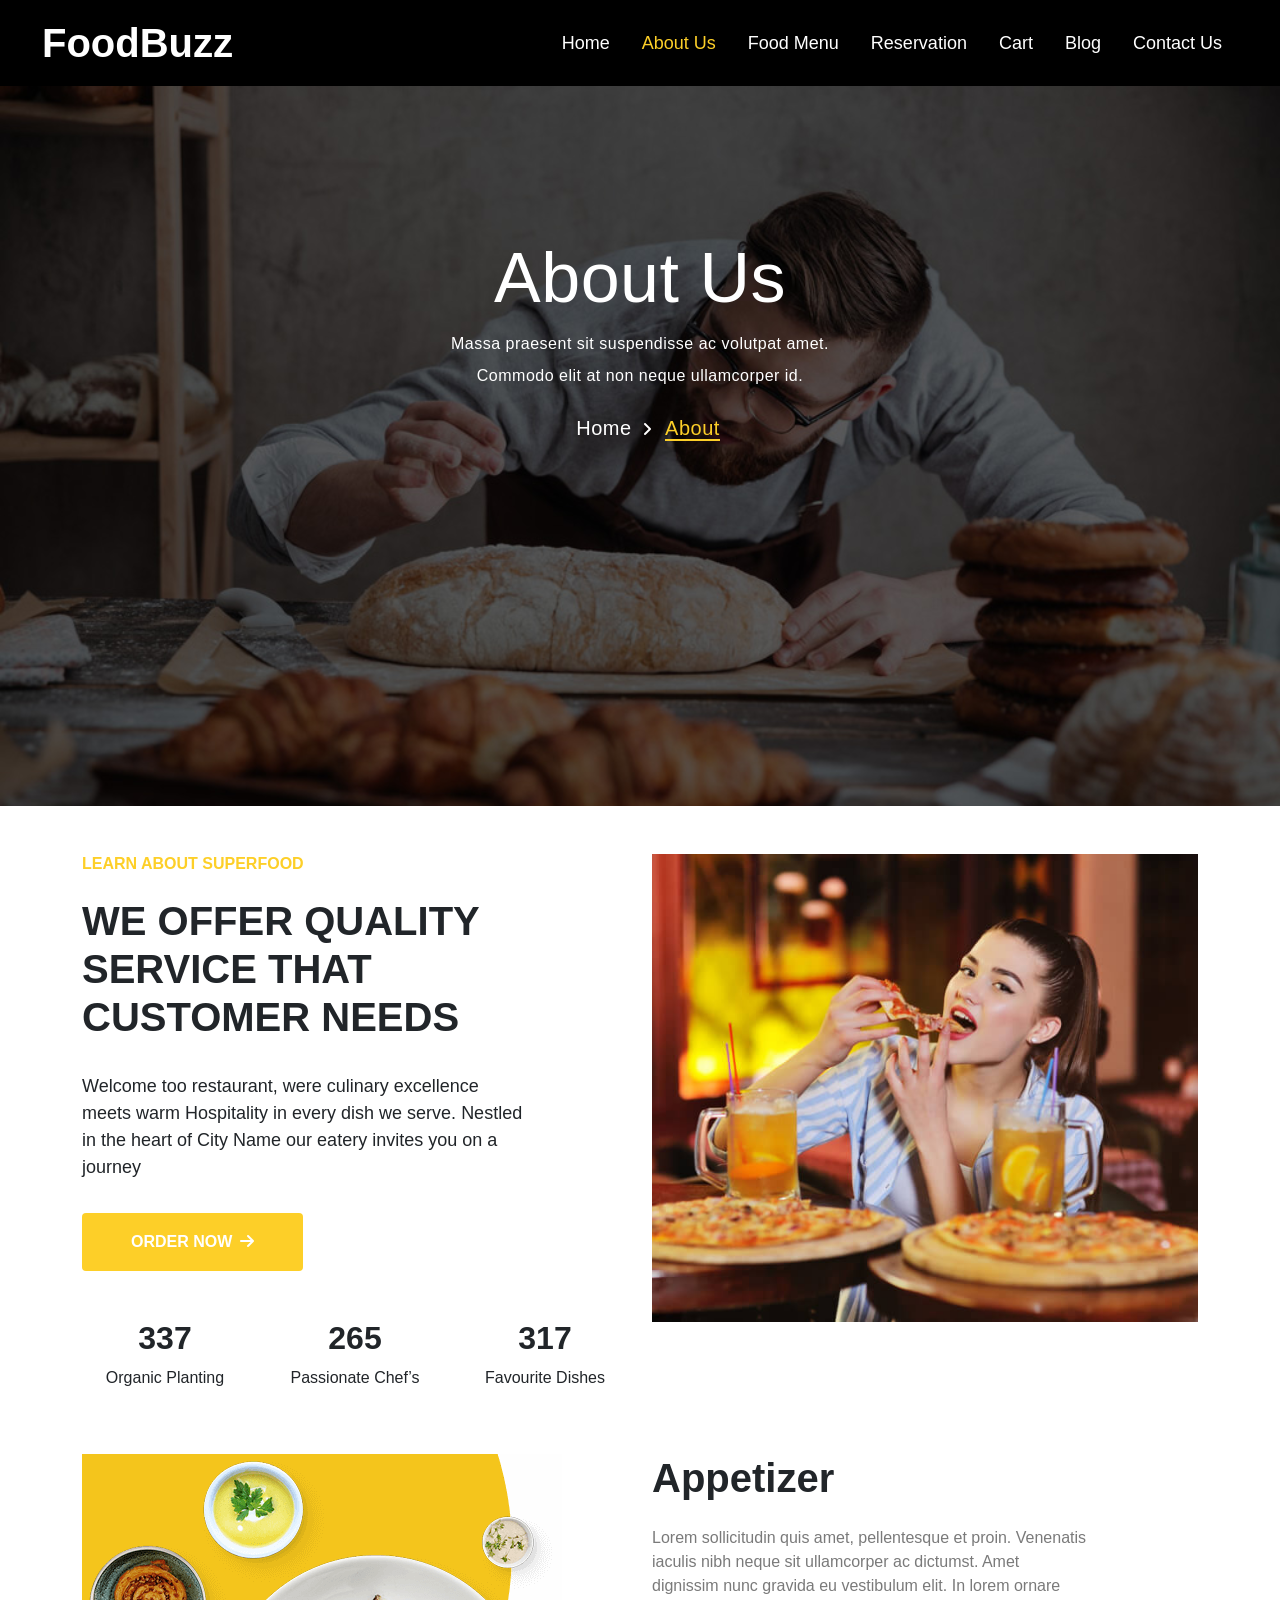
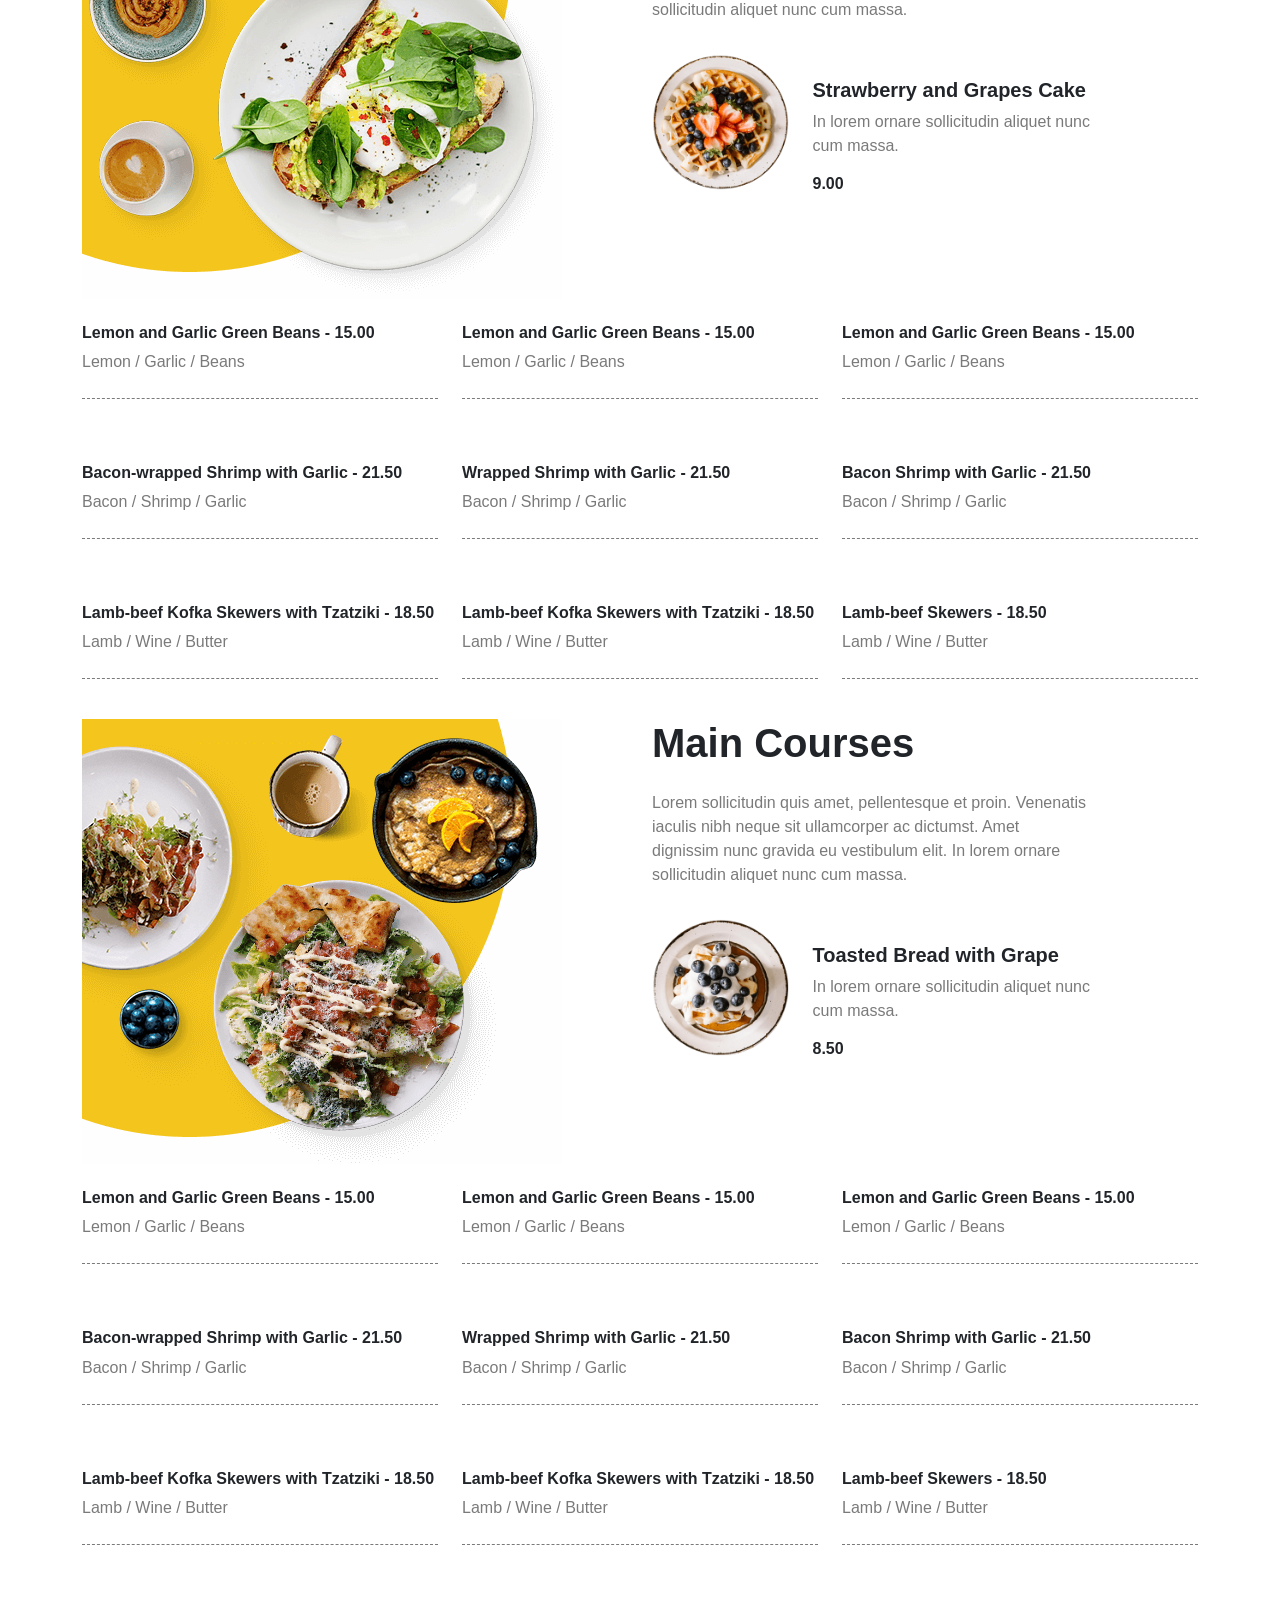
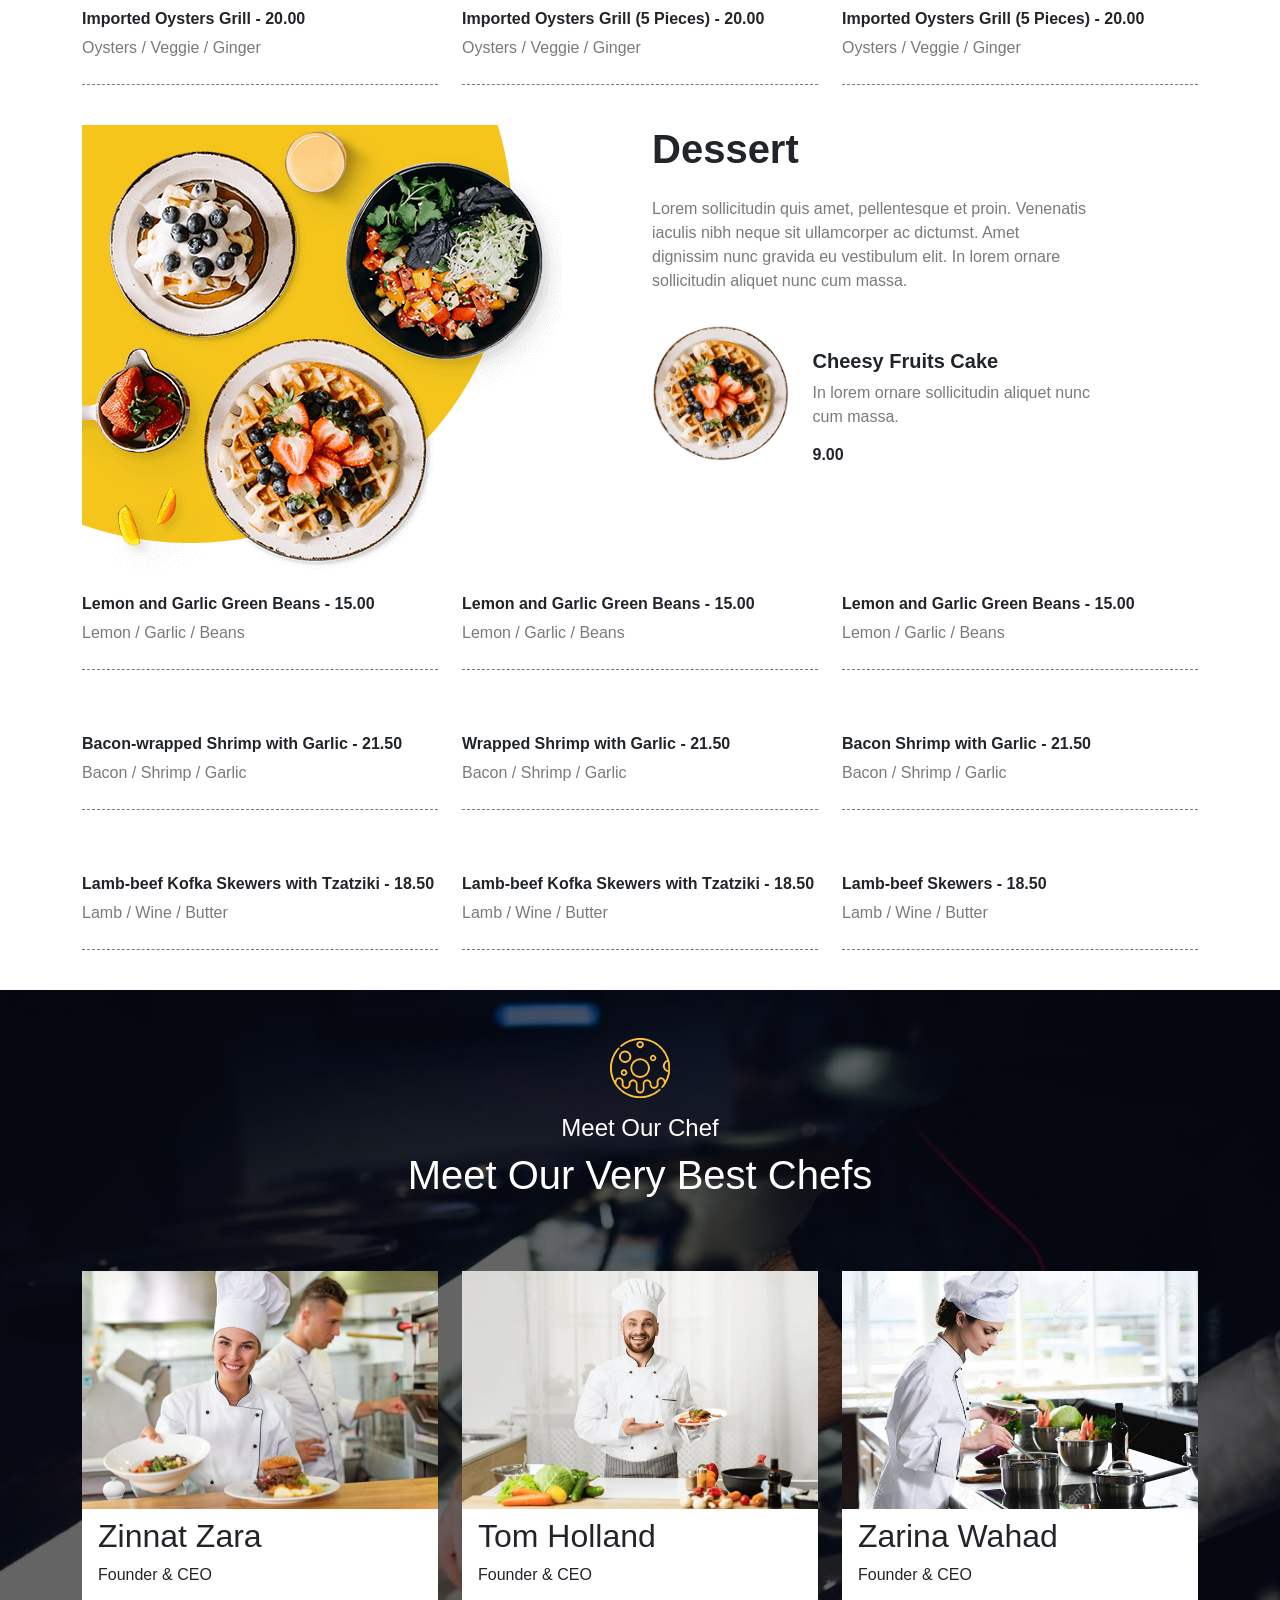
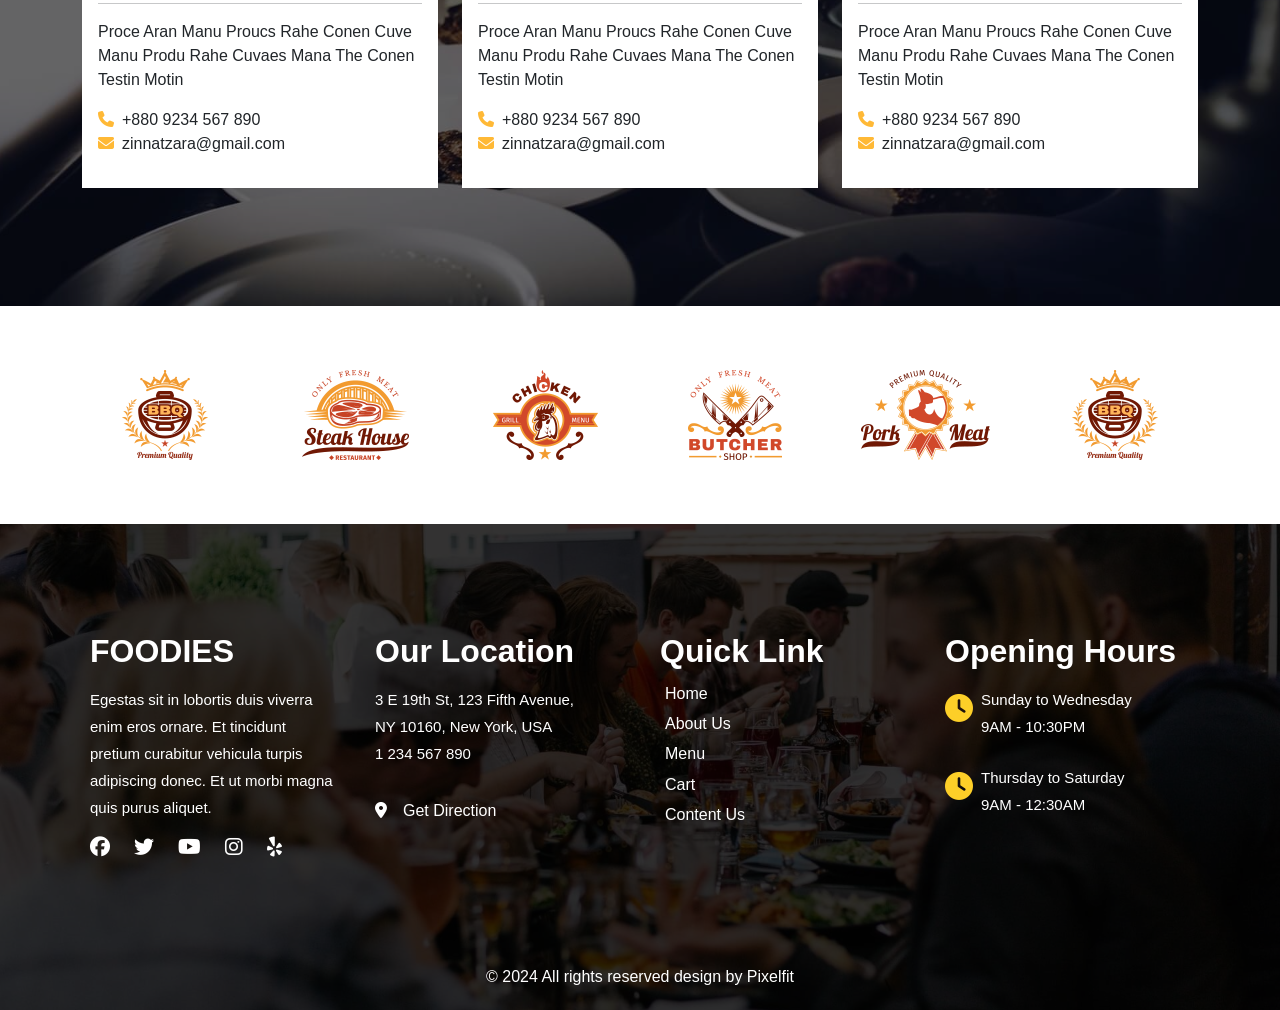
==== commit a2453531: "Update About-Us.html" ====
--- a/About-Us.html
+++ b/About-Us.html
@@ -19,7 +19,7 @@
     <!-- Nav-Section -->
         <nav class="navbar navbar-expand-lg navbar-light">
             <div class="container-fluid">
-                <a class="navbar-brand fw-bold fs-1" href="#">FOODIES</a>
+                <a class="navbar-brand fw-bold fs-1" href="#">FoodBuzz</a>
                 <button class="navbar-toggler" type="button" data-bs-toggle="collapse"
                     data-bs-target="#navbarSupportedContent" aria-controls="navbarSupportedContent"
                     aria-expanded="false" aria-label="Toggle navigation">
@@ -590,4 +590,5 @@
     <script src="Assets/Js/index.js"></script>
 </body>
 
-</html>+
+</html>
--- a/Assets/CSS/index.css
+++ b/Assets/CSS/index.css
@@ -20,11 +20,13 @@
   /* margin-top: 10px; */
 }
 /* Nav-Section */
+  nav{
+    z-index: 100;
+  }
   .navbar {
     padding: 0 30px;
     position: sticky !important;
     top: 0;
-    z-index: 2;
     background: var(--black-color);
   }
 .navbar-light .navbar-brand {
@@ -654,7 +656,7 @@
     border-radius: 0;
 }
 .bg-transparent{
-  z-index: -1;
+  z-index: 1;
 }
 .cart-head{
   background: transparent;
@@ -733,3 +735,6 @@
   height: 110px;
 }
 /* End Foods-Menu Section */
+
+
+
